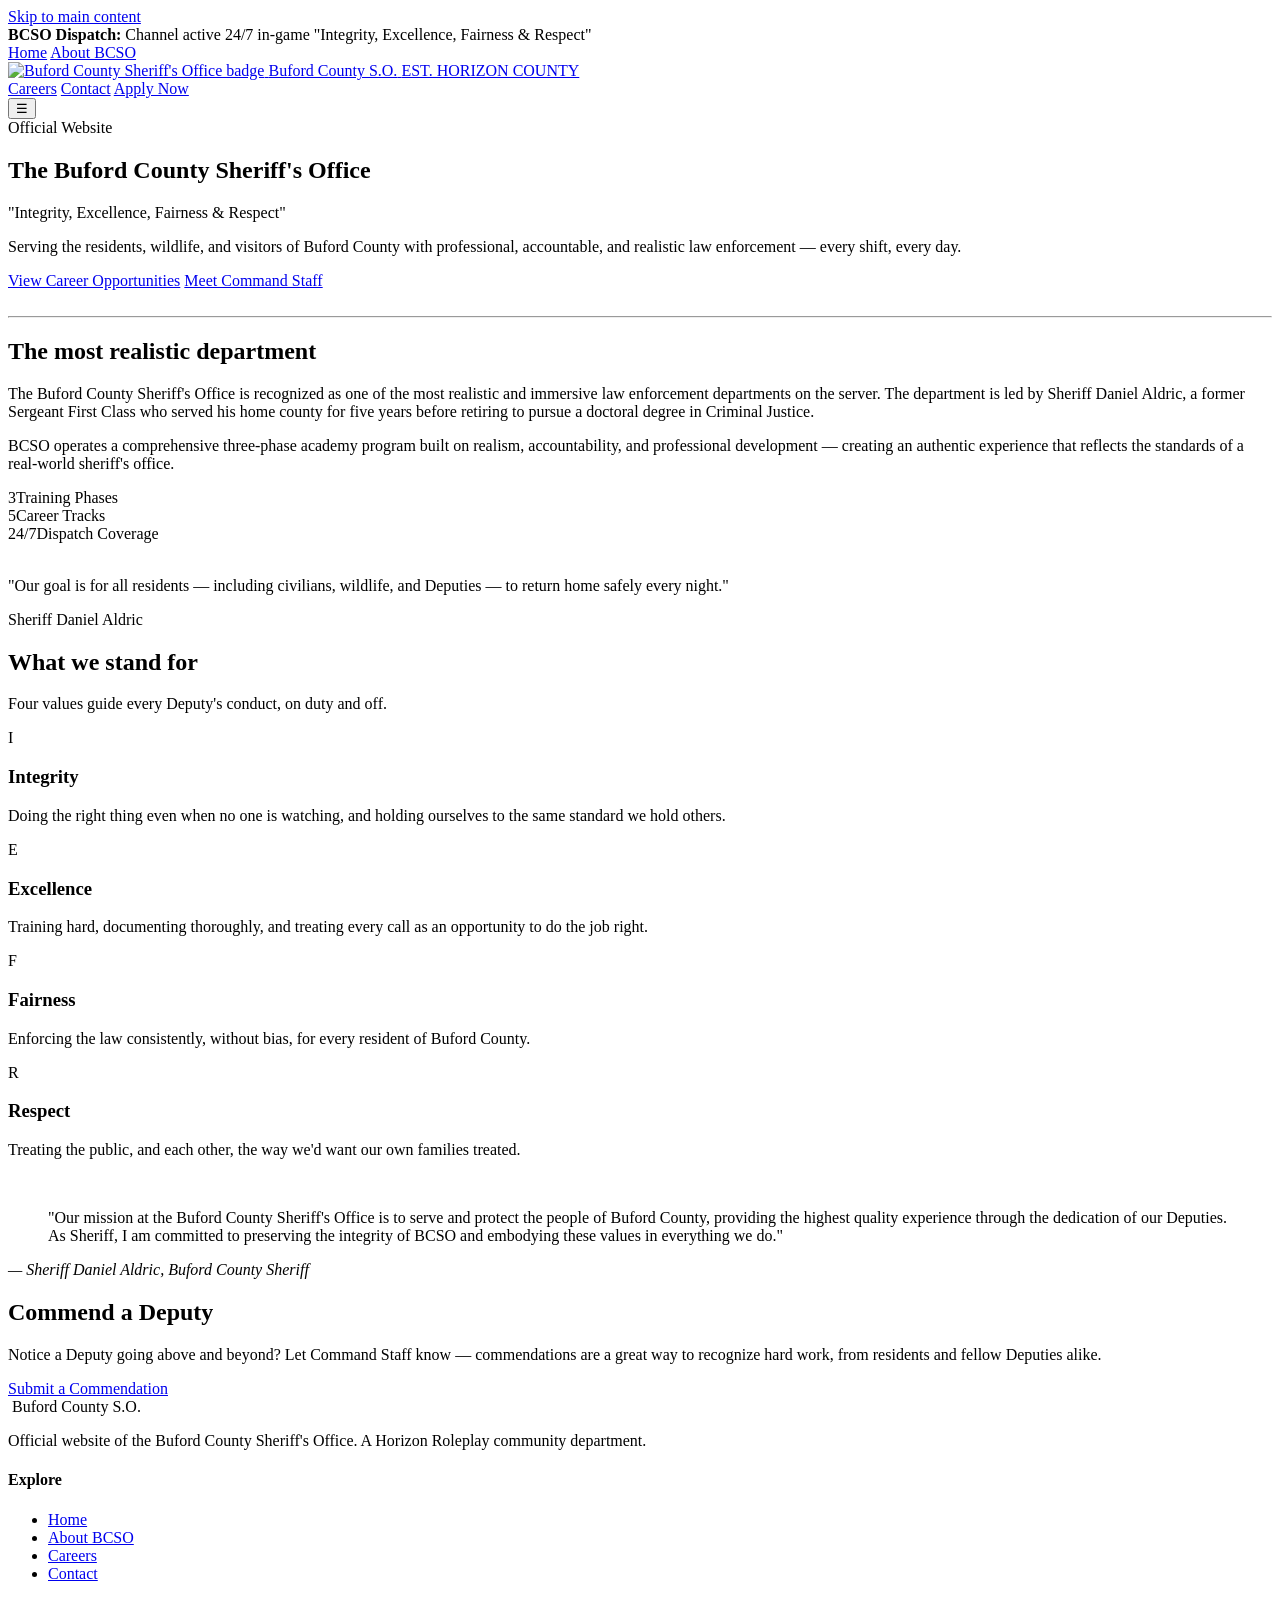
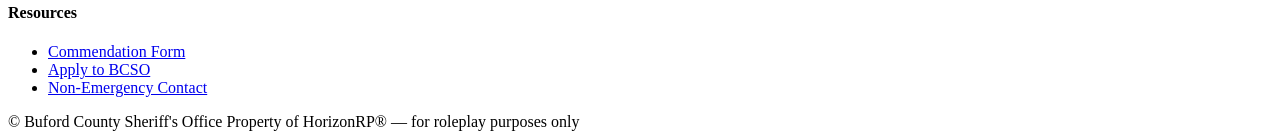
==== index.html @ 2988abf1 "Add files via upload" ====
<!doctype html>
<html lang="en">
<head>
<meta charset="UTF-8">
<meta name="viewport" content="width=device-width, initial-scale=1">
<title>Buford County Sheriff's Office</title>
<meta name="description" content="Official website of the Buford County Sheriff's Office — Integrity, Excellence, Fairness &amp; Respect.">
<link rel="icon" href="assets/badge.png">
<link rel="preconnect" href="https://fonts.googleapis.com">
<link rel="preconnect" href="https://fonts.gstatic.com" crossorigin>
<link href="https://fonts.googleapis.com/css2?family=Source+Serif+4:opsz,wght@8..60,400;8..60,600;8..60,700&family=Public+Sans:wght@400;500;600;700&display=swap" rel="stylesheet">
<link rel="stylesheet" href="css/styles.css">
</head>
<body>
<a class="skip-link" href="#main">Skip to main content</a>

<div class="topbar">
  <div class="container">
    <span><strong>BCSO Dispatch:</strong> Channel active 24/7 in-game</span>
    <span>"Integrity, Excellence, Fairness &amp; Respect"</span>
  </div>
</div>

<header class="site-header">
  <nav class="nav container" aria-label="Primary">
    <div class="nav-group left">
      <a href="index.html" aria-current="page">Home</a>
      <a href="about.html">About BCSO</a>
    </div>

    <a class="brand" href="index.html">
      <img src="assets/badge.png" alt="Buford County Sheriff's Office badge">
      <span class="brand-name">Buford County S.O.</span>
      <span class="brand-tag">EST. HORIZON COUNTY</span>
    </a>

    <div class="nav-group right">
      <a href="careers.html">Careers</a>
      <a href="contact.html">Contact</a>
      <a class="nav-cta" href="careers.html">Apply Now</a>
    </div>

    <button class="nav-toggle" aria-label="Toggle navigation" aria-expanded="false">&#9776;</button>
  </nav>
</header>

<main id="main">

  <!-- HERO -->
  <section class="hero">
    <div class="container hero-inner">
      <div>
        <span class="eyebrow-badge">Official Website</span>
        <h1>The Buford County Sheriff's Office</h1>
        <p class="motto">"Integrity, Excellence, Fairness &amp; Respect"</p>
        <p class="lede">Serving the residents, wildlife, and visitors of Buford County with professional, accountable, and realistic law enforcement — every shift, every day.</p>
        <div class="hero-actions">
          <a class="btn btn-primary" href="careers.html">View Career Opportunities</a>
          <a class="btn btn-ghost" href="about.html">Meet Command Staff</a>
        </div>
      </div>
      <div class="hero-badge-frame">
        <img src="assets/badge.png" alt="">
      </div>
    </div>
  </section>

  <hr class="divider">

  <!-- ABOUT -->
  <section id="about">
    <div class="container about-grid">
      <div>
        <div class="section-head" style="margin-bottom:1rem;">
          <h2>The most realistic department</h2>
        </div>
        <p>The Buford County Sheriff's Office is recognized as one of the most realistic and immersive law enforcement departments on the server. The department is led by Sheriff Daniel Aldric, a former Sergeant First Class who served his home county for five years before retiring to pursue a doctoral degree in Criminal Justice.</p>
        <p>BCSO operates a comprehensive three-phase academy program built on realism, accountability, and professional development — creating an authentic experience that reflects the standards of a real-world sheriff's office.</p>
        <div class="stat-row">
          <div><span class="stat-num">3</span><span class="stat-label">Training Phases</span></div>
          <div><span class="stat-num">5</span><span class="stat-label">Career Tracks</span></div>
          <div><span class="stat-num">24/7</span><span class="stat-label">Dispatch Coverage</span></div>
        </div>
      </div>
      <div class="photo-card">
        <div class="inner">
          <img src="assets/badge.png" alt="">
          <p class="quote">"Our goal is for all residents — including civilians, wildlife, and Deputies — to return home safely every night."</p>
          <span class="signature">Sheriff Daniel Aldric</span>
        </div>
      </div>
    </div>
  </section>

  <!-- VALUES -->
  <section style="padding-top:0;">
    <div class="container">
      <div class="section-head">
        <h2>What we stand for</h2>
        <p>Four values guide every Deputy's conduct, on duty and off.</p>
      </div>
      <div class="pillars">
        <div class="pillar">
          <div class="glyph">I</div>
          <h3>Integrity</h3>
          <p>Doing the right thing even when no one is watching, and holding ourselves to the same standard we hold others.</p>
        </div>
        <div class="pillar">
          <div class="glyph">E</div>
          <h3>Excellence</h3>
          <p>Training hard, documenting thoroughly, and treating every call as an opportunity to do the job right.</p>
        </div>
        <div class="pillar">
          <div class="glyph">F</div>
          <h3>Fairness</h3>
          <p>Enforcing the law consistently, without bias, for every resident of Buford County.</p>
        </div>
        <div class="pillar">
          <div class="glyph">R</div>
          <h3>Respect</h3>
          <p>Treating the public, and each other, the way we'd want our own families treated.</p>
        </div>
      </div>
    </div>
  </section>

  <!-- SHERIFF MESSAGE -->
  <section>
    <div class="container">
      <div class="message-banner">
        <img src="assets/badge.png" alt="">
        <div>
          <blockquote>"Our mission at the Buford County Sheriff's Office is to serve and protect the people of Buford County, providing the highest quality experience through the dedication of our Deputies. As Sheriff, I am committed to preserving the integrity of BCSO and embodying these values in everything we do."</blockquote>
          <cite>— Sheriff Daniel Aldric, Buford County Sheriff</cite>
        </div>
      </div>
    </div>
  </section>

  <!-- COMMENDATION CTA -->
  <section style="padding-top:0;">
    <div class="container">
      <div class="cta-band">
        <div>
          <h2>Commend a Deputy</h2>
          <p>Notice a Deputy going above and beyond? Let Command Staff know — commendations are a great way to recognize hard work, from residents and fellow Deputies alike.</p>
        </div>
        <a class="btn btn-primary" href="https://forms.gle/hosHaEN6hjh6NiJx9" target="_blank" rel="noopener">Submit a Commendation</a>
      </div>
    </div>
  </section>

</main>

<footer class="site-footer">
  <div class="container footer-grid">
    <div>
      <div class="footer-brand">
        <img src="assets/badge.png" alt="">
        <span>Buford County S.O.</span>
      </div>
      <p>Official website of the Buford County Sheriff's Office. A Horizon Roleplay community department.</p>
    </div>
    <div>
      <h4>Explore</h4>
      <ul>
        <li><a href="index.html">Home</a></li>
        <li><a href="about.html">About BCSO</a></li>
        <li><a href="careers.html">Careers</a></li>
        <li><a href="contact.html">Contact</a></li>
      </ul>
    </div>
    <div>
      <h4>Resources</h4>
      <ul>
        <li><a href="https://forms.gle/hosHaEN6hjh6NiJx9" target="_blank" rel="noopener">Commendation Form</a></li>
        <li><a href="careers.html">Apply to BCSO</a></li>
        <li><a href="contact.html">Non-Emergency Contact</a></li>
      </ul>
    </div>
  </div>
  <div class="container footer-bottom">
    <span>&copy; <span data-year></span> Buford County Sheriff's Office</span>
    <span>Property of HorizonRP&reg; — for roleplay purposes only</span>
  </div>
</footer>

<script src="js/script.js"></script>
</body>
</html>
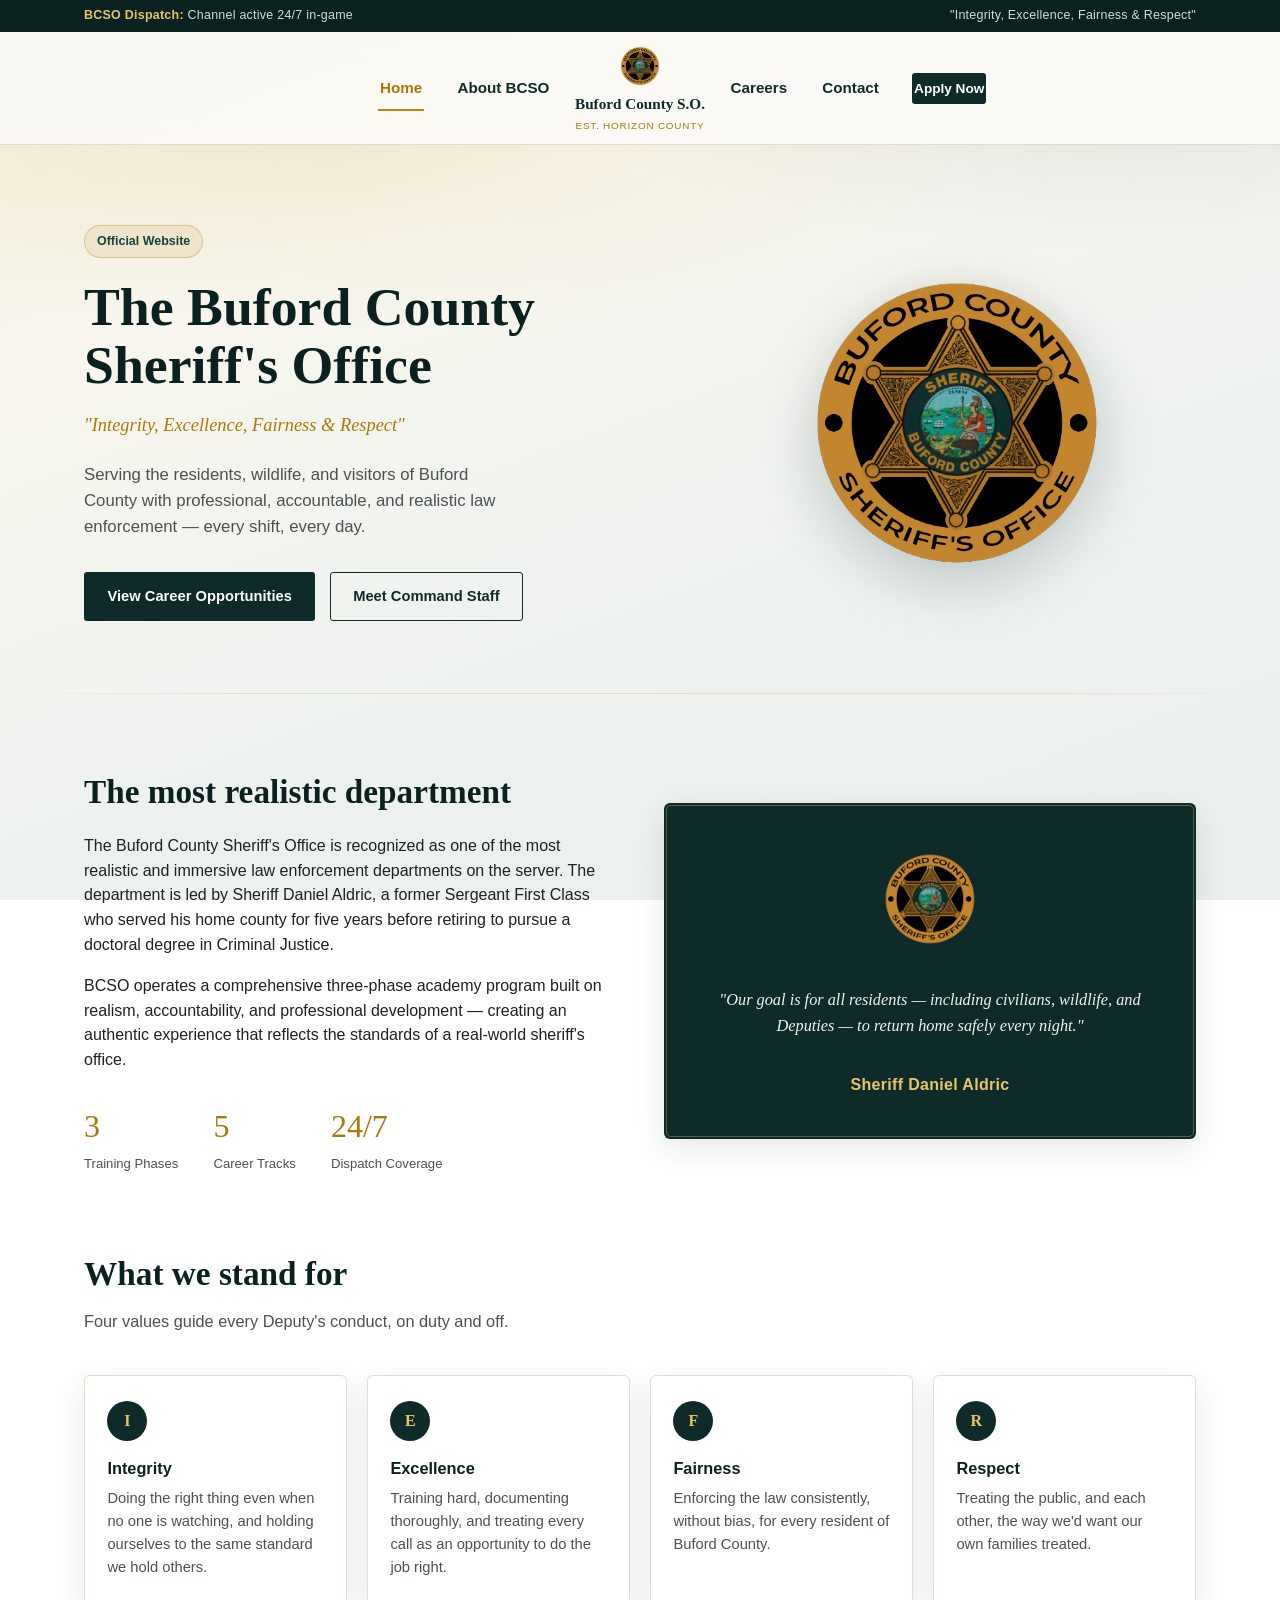
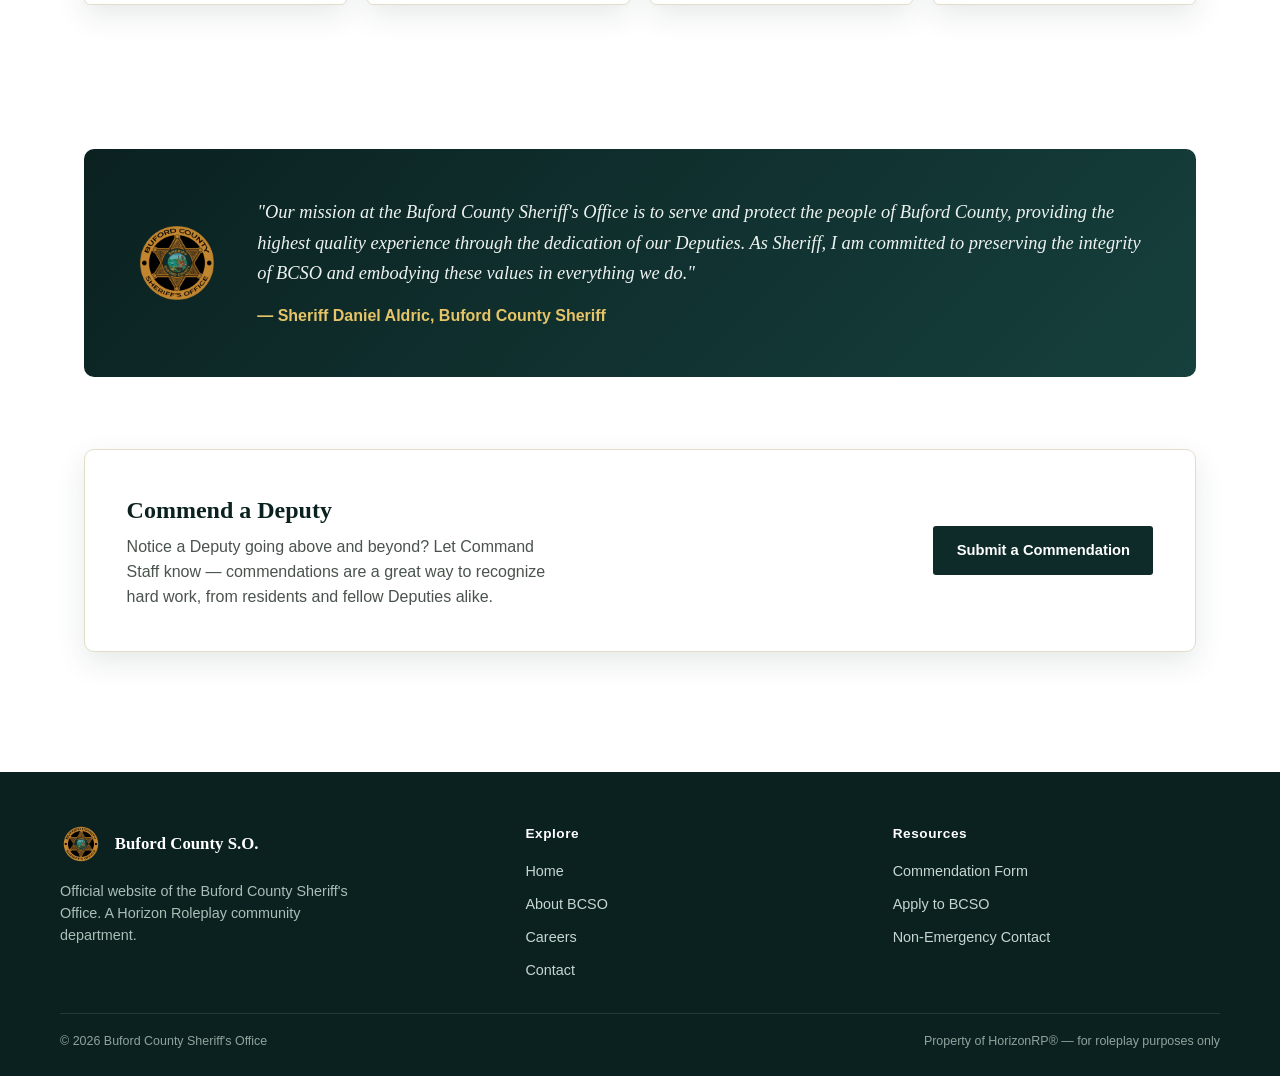
==== commit b4df0e58: "Add files via upload" ====
--- a/index.html
+++ b/index.html
@@ -5,11 +5,624 @@
 <meta name="viewport" content="width=device-width, initial-scale=1">
 <title>Buford County Sheriff's Office</title>
 <meta name="description" content="Official website of the Buford County Sheriff's Office — Integrity, Excellence, Fairness &amp; Respect.">
-<link rel="icon" href="assets/badge.png">
+<link rel="icon" href="badge.png">
 <link rel="preconnect" href="https://fonts.googleapis.com">
 <link rel="preconnect" href="https://fonts.gstatic.com" crossorigin>
 <link href="https://fonts.googleapis.com/css2?family=Source+Serif+4:opsz,wght@8..60,400;8..60,600;8..60,700&family=Public+Sans:wght@400;500;600;700&display=swap" rel="stylesheet">
-<link rel="stylesheet" href="css/styles.css">
+<style>
+/* =============================================================
+   Buford County Sheriff's Office — Stylesheet
+   ============================================================= */
+
+:root {
+  --teal-950: #0a2120;
+  --teal-900: #0e2b2a;
+  --teal-800: #16403d;
+  --teal-700: #1c4a47;
+  --teal-600: #2f6560;
+  --gold-700: #a8790a;
+  --gold-600: #b8860b;
+  --gold-500: #cf9d1f;
+  --gold-300: #e6c467;
+  --ink: #1c231f;
+  --ink-soft: #4a534e;
+  --paper: #fbfaf6;
+  --line: #e2ddc9;
+  --shadow: 0 10px 30px rgba(14, 43, 42, 0.10);
+
+  --font-display: "Source Serif 4", "Cambria", Georgia, serif;
+  --font-body: "Public Sans", "Calibri", Arial, sans-serif;
+}
+
+* { box-sizing: border-box; }
+
+html {
+  scroll-behavior: smooth;
+}
+
+body {
+  margin: 0;
+  font-family: var(--font-body);
+  color: var(--ink);
+  background: linear-gradient(160deg, #f4efdd 0%, #f8f6ee 28%, #eef2ef 62%, #e9efec 100%);
+  background-attachment: fixed;
+  line-height: 1.55;
+  -webkit-font-smoothing: antialiased;
+}
+
+img { max-width: 100%; display: block; }
+
+a { color: inherit; text-decoration: none; }
+
+.container {
+  width: 100%;
+  max-width: 1160px;
+  margin: 0 auto;
+  padding: 0 1.5rem;
+}
+
+/* -------------------------------------------------------------
+   Skip link / focus states
+   ------------------------------------------------------------- */
+.skip-link {
+  position: absolute;
+  left: -999px;
+  top: 0;
+  background: var(--teal-900);
+  color: #fff;
+  padding: 0.75rem 1.25rem;
+  z-index: 999;
+  border-radius: 0 0 8px 0;
+}
+.skip-link:focus { left: 0; }
+
+:focus-visible {
+  outline: 2px solid var(--gold-600);
+  outline-offset: 2px;
+}
+
+/* -------------------------------------------------------------
+   Top bar (badge notice strip)
+   ------------------------------------------------------------- */
+.topbar {
+  background: var(--teal-950);
+  color: #cfe0da;
+  font-size: 0.78rem;
+  letter-spacing: 0.02em;
+}
+.topbar .container {
+  display: flex;
+  justify-content: space-between;
+  align-items: center;
+  padding-top: 0.4rem;
+  padding-bottom: 0.4rem;
+  gap: 1rem;
+  flex-wrap: wrap;
+}
+.topbar strong { color: var(--gold-300); font-weight: 600; }
+
+/* -------------------------------------------------------------
+   Primary navigation — logo centered between tab groups
+   ------------------------------------------------------------- */
+.site-header {
+  position: sticky;
+  top: 0;
+  z-index: 100;
+  background: rgba(251, 250, 246, 0.86);
+  backdrop-filter: blur(10px);
+  border-bottom: 1px solid var(--line);
+}
+
+.nav {
+  display: grid;
+  grid-template-columns: 1fr auto 1fr;
+  align-items: center;
+  padding: 0.7rem 0;
+  gap: 1rem;
+}
+
+.nav-group {
+  display: flex;
+  align-items: center;
+  gap: 2rem;
+  font-size: 0.95rem;
+  font-weight: 600;
+  color: var(--teal-900);
+}
+.nav-group.left { justify-content: flex-end; }
+.nav-group.right { justify-content: flex-start; }
+
+.nav-group a {
+  position: relative;
+  padding: 0.3rem 0.1rem;
+  transition: color 0.15s ease;
+}
+.nav-group a:hover { color: var(--gold-700); }
+.nav-group a[aria-current="page"] { color: var(--gold-700); }
+.nav-group a[aria-current="page"]::after {
+  content: "";
+  position: absolute;
+  left: 0; right: 0; bottom: -6px;
+  height: 2px;
+  background: var(--gold-600);
+}
+
+.brand {
+  display: flex;
+  flex-direction: column;
+  align-items: center;
+  gap: 0.15rem;
+  text-align: center;
+  padding: 0 0.5rem;
+}
+.brand img { width: 46px; height: 46px; }
+.brand .brand-name {
+  font-family: var(--font-display);
+  font-weight: 700;
+  font-size: 0.95rem;
+  color: var(--teal-900);
+  white-space: nowrap;
+}
+.brand .brand-tag {
+  font-size: 0.62rem;
+  letter-spacing: 0.08em;
+  color: var(--gold-700);
+  white-space: nowrap;
+}
+
+.nav-cta {
+  background: var(--teal-900);
+  color: #fff !important;
+  padding: 0.5rem 1.05rem;
+  border-radius: 3px;
+  font-size: 0.85rem;
+  font-weight: 600;
+}
+.nav-cta:hover { background: var(--gold-600); color: var(--teal-950) !important; }
+
+.nav-toggle {
+  display: none;
+  background: none;
+  border: 1px solid var(--line);
+  border-radius: 6px;
+  padding: 0.4rem 0.6rem;
+  font-size: 1.1rem;
+  color: var(--teal-900);
+}
+
+@media (max-width: 780px) {
+  .nav { grid-template-columns: auto 1fr auto; position: relative; }
+  .nav-group { display: none; }
+  .nav-toggle { display: inline-flex; }
+  .brand { flex-direction: row; }
+  body.nav-open .nav-group {
+    display: flex;
+    position: static;
+    background: var(--paper);
+    flex-direction: column;
+    align-items: flex-start;
+    padding: 0.9rem 1.5rem;
+    gap: 0.9rem;
+    width: 100%;
+  }
+  body.nav-open .nav-group.left { order: 3; padding-bottom: 0.4rem; }
+  body.nav-open .nav-group.right { order: 4; padding-top: 0; border-top: 1px solid var(--line); }
+  body.nav-open .nav {
+    position: absolute;
+    top: 0; left: 0; right: 0;
+    flex-wrap: wrap;
+    background: var(--paper);
+    border-bottom: 1px solid var(--line);
+    box-shadow: var(--shadow);
+    display: flex;
+    padding-bottom: 0.5rem;
+  }
+  body.nav-open .brand { order: 1; flex: 1; }
+  body.nav-open .nav-toggle { order: 2; }
+}
+
+/* -------------------------------------------------------------
+   Hero
+   ------------------------------------------------------------- */
+.hero {
+  position: relative;
+  padding: 5rem 0 4.5rem;
+  overflow: hidden;
+}
+.hero::before {
+  content: "";
+  position: absolute;
+  inset: -20% -10% auto -10%;
+  height: 480px;
+  background: radial-gradient(60% 60% at 30% 20%, rgba(184,134,11,0.10), transparent 70%),
+              radial-gradient(50% 50% at 80% 10%, rgba(14,43,42,0.08), transparent 70%);
+  pointer-events: none;
+}
+.hero-inner {
+  position: relative;
+  display: grid;
+  grid-template-columns: 1.1fr 0.9fr;
+  gap: 3rem;
+  align-items: center;
+}
+.eyebrow-badge {
+  display: inline-flex;
+  align-items: center;
+  gap: 0.5rem;
+  font-size: 0.78rem;
+  font-weight: 600;
+  color: var(--teal-800);
+  background: rgba(184,134,11,0.10);
+  border: 1px solid rgba(184,134,11,0.35);
+  padding: 0.35rem 0.75rem;
+  border-radius: 999px;
+  margin-bottom: 1.25rem;
+}
+.hero h1 {
+  font-family: var(--font-display);
+  font-size: clamp(2.3rem, 4.2vw, 3.4rem);
+  line-height: 1.08;
+  margin: 0 0 1.1rem;
+  color: var(--teal-950);
+}
+.hero .motto {
+  font-family: var(--font-display);
+  font-style: italic;
+  font-size: 1.15rem;
+  color: var(--gold-700);
+  margin: 0 0 1.4rem;
+}
+.hero p.lede {
+  font-size: 1.05rem;
+  color: var(--ink-soft);
+  max-width: 46ch;
+  margin: 0 0 2rem;
+}
+.hero-actions { display: flex; gap: 0.9rem; flex-wrap: wrap; }
+
+.btn {
+  display: inline-block;
+  padding: 0.75rem 1.4rem;
+  border-radius: 3px;
+  font-weight: 600;
+  font-size: 0.92rem;
+  border: 1.5px solid transparent;
+  transition: transform 0.15s ease, box-shadow 0.15s ease, background 0.15s ease;
+}
+.btn-primary { background: var(--teal-900); color: #fff; }
+.btn-primary:hover { background: var(--gold-600); color: var(--teal-950); transform: translateY(-1px); }
+.btn-ghost { border-color: var(--teal-900); color: var(--teal-900); }
+.btn-ghost:hover { background: var(--teal-900); color: #fff; }
+
+.hero-badge-frame {
+  position: relative;
+  justify-self: center;
+  width: min(340px, 80%);
+}
+.hero-badge-frame::before {
+  content: "";
+  position: absolute;
+  inset: -10%;
+  border-radius: 50%;
+  background: radial-gradient(50% 50% at 50% 45%, rgba(184,134,11,0.16), transparent 70%);
+}
+.hero-badge-frame img { position: relative; width: 100%; filter: drop-shadow(0 18px 30px rgba(14,43,42,0.22)); }
+
+/* -------------------------------------------------------------
+   Section scaffolding
+   ------------------------------------------------------------- */
+section { padding: 4.5rem 0; }
+.section-tight { padding: 3rem 0; }
+.section-head { max-width: 62ch; margin-bottom: 2.5rem; }
+.section-head h2 {
+  font-family: var(--font-display);
+  font-size: clamp(1.7rem, 2.6vw, 2.2rem);
+  color: var(--teal-950);
+  margin: 0 0 0.6rem;
+}
+.section-head p { color: var(--ink-soft); margin: 0; font-size: 1.02rem; }
+
+.divider {
+  height: 1px;
+  background: linear-gradient(90deg, transparent, var(--line) 20%, var(--line) 80%, transparent);
+  border: none;
+  margin: 0;
+}
+
+/* -------------------------------------------------------------
+   About / two-column
+   ------------------------------------------------------------- */
+.about-grid {
+  display: grid;
+  grid-template-columns: 1fr 1fr;
+  gap: 3rem;
+  align-items: center;
+}
+.about-grid .stat-row {
+  display: flex;
+  gap: 2.2rem;
+  margin-top: 1.8rem;
+}
+.stat-num {
+  font-family: var(--font-display);
+  font-size: 2rem;
+  color: var(--gold-700);
+  display: block;
+}
+.stat-label { font-size: 0.82rem; color: var(--ink-soft); }
+
+.photo-card {
+  background: var(--teal-900);
+  border-radius: 6px;
+  padding: 2px;
+  box-shadow: var(--shadow);
+}
+.photo-card .inner {
+  border-radius: 5px;
+  border: 1px solid rgba(230, 196, 103, 0.35);
+  padding: 2.4rem;
+  display: flex;
+  flex-direction: column;
+  align-items: center;
+  gap: 1.1rem;
+  text-align: center;
+  color: #eef3f1;
+}
+.photo-card img { width: 108px; }
+.photo-card .quote {
+  font-family: var(--font-display);
+  font-style: italic;
+  font-size: 1.02rem;
+  line-height: 1.6;
+}
+.photo-card .signature { color: var(--gold-300); font-weight: 600; letter-spacing: 0.02em; }
+
+/* -------------------------------------------------------------
+   Value pillars
+   ------------------------------------------------------------- */
+.pillars {
+  display: grid;
+  grid-template-columns: repeat(4, 1fr);
+  gap: 1.25rem;
+}
+.pillar {
+  background: #fff;
+  border: 1px solid var(--line);
+  border-radius: 6px;
+  padding: 1.6rem 1.4rem;
+  box-shadow: var(--shadow);
+}
+.pillar .glyph {
+  width: 40px; height: 40px;
+  border-radius: 50%;
+  background: var(--teal-900);
+  color: var(--gold-300);
+  display: flex; align-items: center; justify-content: center;
+  font-family: var(--font-display);
+  font-weight: 700;
+  margin-bottom: 0.9rem;
+}
+.pillar h3 { font-size: 1.02rem; margin: 0 0 0.4rem; color: var(--teal-950); }
+.pillar p { margin: 0; font-size: 0.92rem; color: var(--ink-soft); }
+
+/* -------------------------------------------------------------
+   Sheriff message banner
+   ------------------------------------------------------------- */
+.message-banner {
+  background: linear-gradient(135deg, var(--teal-950), var(--teal-800));
+  color: #eef3f1;
+  border-radius: 10px;
+  padding: 3rem;
+  display: grid;
+  grid-template-columns: auto 1fr;
+  gap: 2.2rem;
+  align-items: center;
+}
+.message-banner img { width: 90px; }
+.message-banner blockquote {
+  margin: 0 0 1rem;
+  font-family: var(--font-display);
+  font-style: italic;
+  font-size: 1.15rem;
+  line-height: 1.65;
+}
+.message-banner cite {
+  font-style: normal;
+  font-weight: 600;
+  color: var(--gold-300);
+}
+
+/* -------------------------------------------------------------
+   Cards (careers / command staff / info)
+   ------------------------------------------------------------- */
+.card-grid {
+  display: grid;
+  grid-template-columns: repeat(3, 1fr);
+  gap: 1.5rem;
+}
+.card {
+  background: #fff;
+  border: 1px solid var(--line);
+  border-radius: 8px;
+  overflow: hidden;
+  box-shadow: var(--shadow);
+  display: flex;
+  flex-direction: column;
+}
+.card .card-top {
+  background: var(--teal-900);
+  color: var(--gold-300);
+  font-size: 0.72rem;
+  font-weight: 700;
+  letter-spacing: 0.06em;
+  padding: 0.5rem 1.1rem;
+}
+.card .card-body { padding: 1.4rem 1.1rem 1.6rem; flex: 1; display: flex; flex-direction: column; }
+.card h3 { margin: 0 0 0.5rem; font-size: 1.08rem; color: var(--teal-950); }
+.card p { margin: 0; color: var(--ink-soft); font-size: 0.92rem; flex: 1; }
+.card .card-foot {
+  margin-top: 1rem;
+  font-size: 0.82rem;
+  font-weight: 600;
+  color: var(--gold-700);
+}
+
+/* Staff cards */
+.staff-card {
+  background: #fff;
+  border: 1px solid var(--line);
+  border-radius: 8px;
+  padding: 1.8rem;
+  text-align: center;
+  box-shadow: var(--shadow);
+}
+.staff-photo {
+  width: 84px; height: 84px;
+  margin: 0 auto 1rem;
+  border-radius: 50%;
+  background: radial-gradient(circle at 35% 30%, var(--teal-700), var(--teal-950));
+  display: flex; align-items: center; justify-content: center;
+}
+.staff-photo img { width: 52px; opacity: 0.92; }
+.staff-card h3 { margin: 0 0 0.2rem; font-size: 1.05rem; color: var(--teal-950); }
+.staff-card .rank { color: var(--gold-700); font-size: 0.82rem; font-weight: 700; margin-bottom: 0.4rem; }
+.staff-card .since { color: var(--ink-soft); font-size: 0.82rem; }
+.staff-card.vacant { opacity: 0.6; }
+.staff-card.vacant .staff-photo { background: #e9e5d4; }
+
+/* -------------------------------------------------------------
+   CTA band
+   ------------------------------------------------------------- */
+.cta-band {
+  background: #fff;
+  border: 1px solid var(--line);
+  border-radius: 10px;
+  padding: 2.6rem;
+  display: flex;
+  align-items: center;
+  justify-content: space-between;
+  gap: 2rem;
+  flex-wrap: wrap;
+  box-shadow: var(--shadow);
+}
+.cta-band h2 { font-family: var(--font-display); margin: 0 0 0.4rem; font-size: 1.5rem; color: var(--teal-950); }
+.cta-band p { margin: 0; color: var(--ink-soft); max-width: 48ch; }
+
+/* -------------------------------------------------------------
+   Page hero (interior pages)
+   ------------------------------------------------------------- */
+.page-hero {
+  padding: 3.6rem 0 2.6rem;
+  border-bottom: 1px solid var(--line);
+}
+.page-hero .eyebrow-badge { margin-bottom: 1rem; }
+.page-hero h1 {
+  font-family: var(--font-display);
+  font-size: clamp(2rem, 3.6vw, 2.8rem);
+  color: var(--teal-950);
+  margin: 0 0 0.7rem;
+}
+.page-hero p { color: var(--ink-soft); max-width: 60ch; margin: 0; font-size: 1.02rem; }
+
+/* -------------------------------------------------------------
+   Contact page
+   ------------------------------------------------------------- */
+.contact-grid {
+  display: grid;
+  grid-template-columns: 1fr 1fr;
+  gap: 2.5rem;
+}
+.info-list { list-style: none; margin: 0; padding: 0; display: grid; gap: 1.1rem; }
+.info-list li { display: flex; gap: 0.9rem; }
+.info-list .glyph {
+  width: 36px; height: 36px; flex: none;
+  border-radius: 50%;
+  background: var(--teal-900);
+  color: var(--gold-300);
+  display: flex; align-items: center; justify-content: center;
+  font-family: var(--font-display); font-weight: 700; font-size: 0.85rem;
+}
+.info-list h4 { margin: 0 0 0.15rem; font-size: 0.95rem; color: var(--teal-950); }
+.info-list p { margin: 0; color: var(--ink-soft); font-size: 0.9rem; }
+
+.form-card {
+  background: #fff;
+  border: 1px solid var(--line);
+  border-radius: 8px;
+  padding: 2rem;
+  box-shadow: var(--shadow);
+}
+.form-row { margin-bottom: 1.1rem; display: flex; flex-direction: column; gap: 0.4rem; }
+.form-row label { font-size: 0.85rem; font-weight: 600; color: var(--teal-900); }
+.form-row input, .form-row select, .form-row textarea {
+  border: 1px solid var(--line);
+  border-radius: 4px;
+  padding: 0.65rem 0.8rem;
+  font-family: var(--font-body);
+  font-size: 0.92rem;
+  background: var(--paper);
+}
+.form-row textarea { resize: vertical; min-height: 110px; }
+.form-note { font-size: 0.8rem; color: var(--ink-soft); margin-top: 0.8rem; }
+
+/* -------------------------------------------------------------
+   Footer
+   ------------------------------------------------------------- */
+.site-footer {
+  background: var(--teal-950);
+  color: #c7d6d0;
+  margin-top: 3rem;
+}
+.footer-grid {
+  display: grid;
+  grid-template-columns: 1.3fr 1fr 1fr;
+  gap: 2.5rem;
+  padding: 3.2rem 0 2rem;
+}
+.footer-brand { display: flex; align-items: center; gap: 0.8rem; margin-bottom: 0.9rem; }
+.footer-brand img { width: 42px; }
+.footer-brand span { font-family: var(--font-display); font-weight: 700; color: #fff; font-size: 1.05rem; }
+.site-footer h4 { color: #fff; font-size: 0.85rem; letter-spacing: 0.04em; margin: 0 0 1rem; }
+.site-footer ul { list-style: none; margin: 0; padding: 0; display: grid; gap: 0.65rem; font-size: 0.9rem; }
+.site-footer a:hover { color: var(--gold-300); }
+.site-footer p { font-size: 0.9rem; color: #a9beb6; max-width: 40ch; }
+.footer-bottom {
+  border-top: 1px solid rgba(255,255,255,0.1);
+  padding: 1.1rem 0 1.6rem;
+  font-size: 0.78rem;
+  color: #90a49d;
+  display: flex;
+  justify-content: space-between;
+  flex-wrap: wrap;
+  gap: 0.5rem;
+}
+
+/* -------------------------------------------------------------
+   Responsive
+   ------------------------------------------------------------- */
+@media (max-width: 900px) {
+  .hero-inner { grid-template-columns: 1fr; }
+  .hero-badge-frame { order: -1; width: 200px; }
+  .about-grid { grid-template-columns: 1fr; }
+  .pillars { grid-template-columns: repeat(2, 1fr); }
+  .card-grid { grid-template-columns: repeat(2, 1fr); }
+  .message-banner { grid-template-columns: 1fr; text-align: center; }
+  .message-banner img { margin: 0 auto; }
+  .footer-grid { grid-template-columns: 1fr 1fr; }
+  .contact-grid { grid-template-columns: 1fr; }
+}
+@media (max-width: 620px) {
+  .pillars { grid-template-columns: 1fr; }
+  .card-grid { grid-template-columns: 1fr; }
+  .footer-grid { grid-template-columns: 1fr; }
+  .cta-band { flex-direction: column; align-items: flex-start; }
+}
+
+@media (prefers-reduced-motion: reduce) {
+  * { scroll-behavior: auto !important; transition: none !important; }
+}
+
+</style>
 </head>
 <body>
 <a class="skip-link" href="#main">Skip to main content</a>
@@ -29,7 +642,7 @@
     </div>
 
     <a class="brand" href="index.html">
-      <img src="assets/badge.png" alt="Buford County Sheriff's Office badge">
+      <img src="badge.png" alt="Buford County Sheriff's Office badge">
       <span class="brand-name">Buford County S.O.</span>
       <span class="brand-tag">EST. HORIZON COUNTY</span>
     </a>
@@ -60,7 +673,7 @@
         </div>
       </div>
       <div class="hero-badge-frame">
-        <img src="assets/badge.png" alt="">
+        <img src="badge.png" alt="">
       </div>
     </div>
   </section>
@@ -84,7 +697,7 @@
       </div>
       <div class="photo-card">
         <div class="inner">
-          <img src="assets/badge.png" alt="">
+          <img src="badge.png" alt="">
           <p class="quote">"Our goal is for all residents — including civilians, wildlife, and Deputies — to return home safely every night."</p>
           <span class="signature">Sheriff Daniel Aldric</span>
         </div>
@@ -128,7 +741,7 @@
   <section>
     <div class="container">
       <div class="message-banner">
-        <img src="assets/badge.png" alt="">
+        <img src="badge.png" alt="">
         <div>
           <blockquote>"Our mission at the Buford County Sheriff's Office is to serve and protect the people of Buford County, providing the highest quality experience through the dedication of our Deputies. As Sheriff, I am committed to preserving the integrity of BCSO and embodying these values in everything we do."</blockquote>
           <cite>— Sheriff Daniel Aldric, Buford County Sheriff</cite>
@@ -156,7 +769,7 @@
   <div class="container footer-grid">
     <div>
       <div class="footer-brand">
-        <img src="assets/badge.png" alt="">
+        <img src="badge.png" alt="">
         <span>Buford County S.O.</span>
       </div>
       <p>Official website of the Buford County Sheriff's Office. A Horizon Roleplay community department.</p>
@@ -185,6 +798,22 @@
   </div>
 </footer>
 
-<script src="js/script.js"></script>
+<script>
+document.addEventListener("DOMContentLoaded", function () {
+  var toggle = document.querySelector(".nav-toggle");
+  if (toggle) {
+    toggle.addEventListener("click", function () {
+      var isOpen = document.body.classList.toggle("nav-open");
+      toggle.setAttribute("aria-expanded", isOpen ? "true" : "false");
+    });
+  }
+
+  var yearEl = document.querySelector("[data-year]");
+  if (yearEl) {
+    yearEl.textContent = new Date().getFullYear();
+  }
+});
+
+</script>
 </body>
 </html>
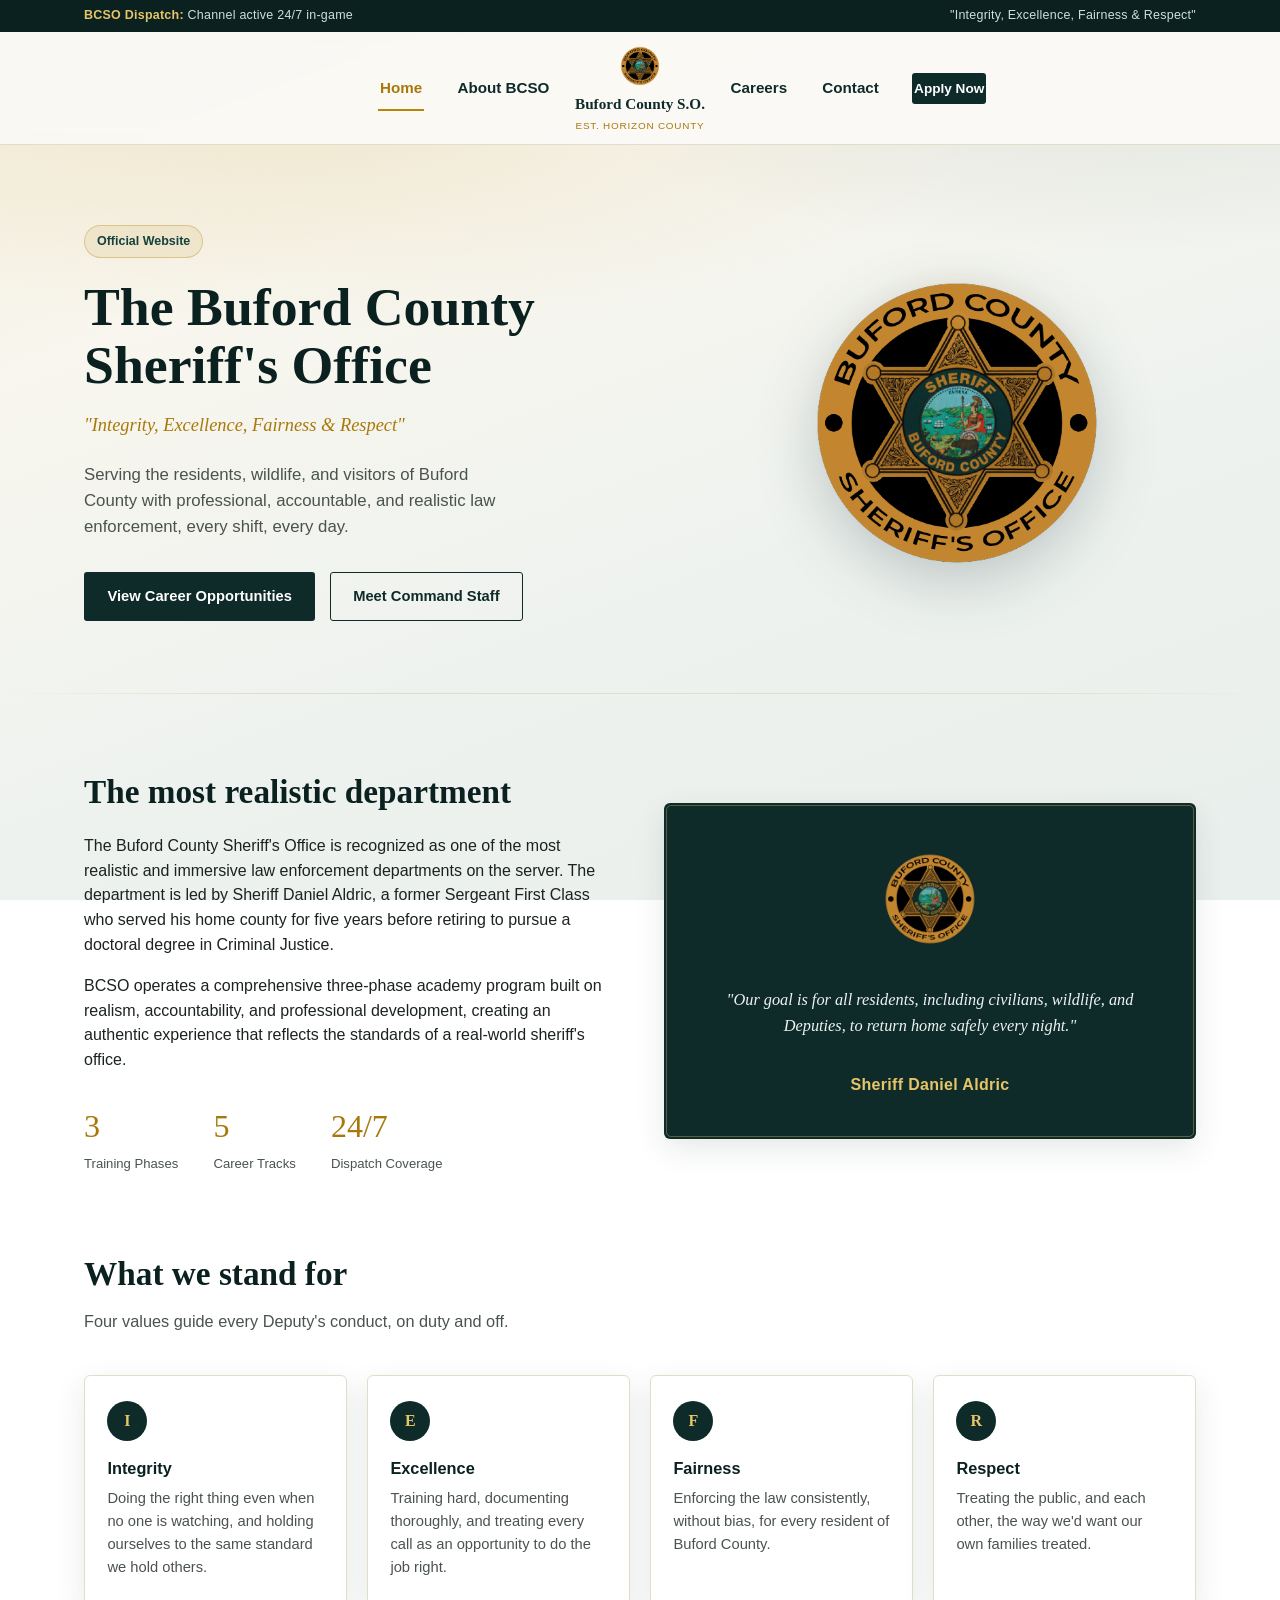
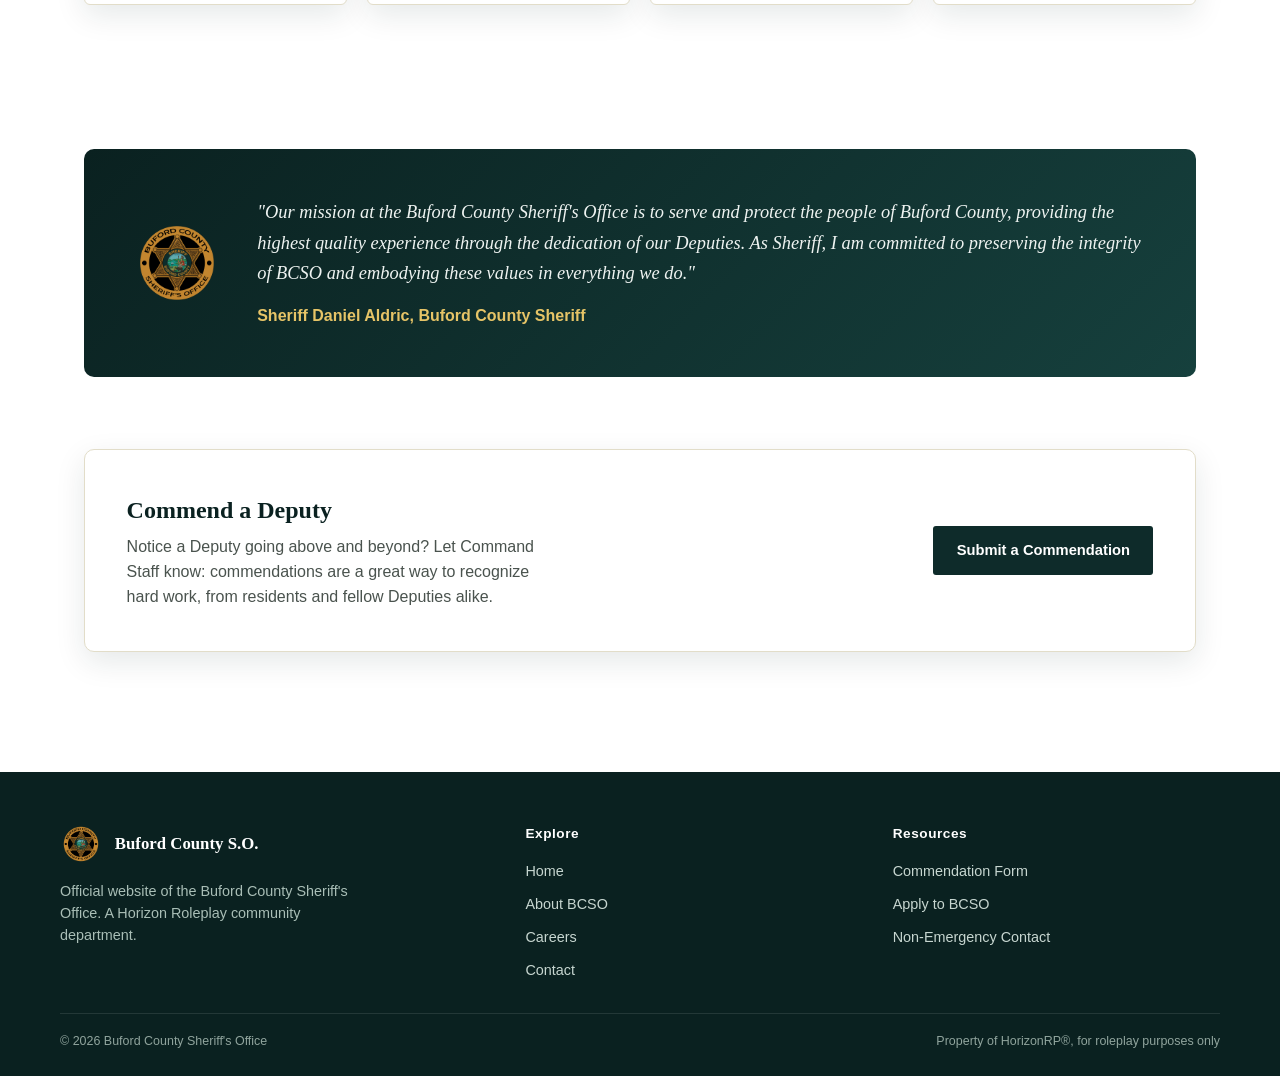
==== commit ab3f2393: "Add files via upload" ====
--- a/index.html
+++ b/index.html
@@ -4,14 +4,14 @@
 <meta charset="UTF-8">
 <meta name="viewport" content="width=device-width, initial-scale=1">
 <title>Buford County Sheriff's Office</title>
-<meta name="description" content="Official website of the Buford County Sheriff's Office — Integrity, Excellence, Fairness &amp; Respect.">
+<meta name="description" content="Official website of the Buford County Sheriff's Office. Integrity, Excellence, Fairness &amp; Respect.">
 <link rel="icon" href="badge.png">
 <link rel="preconnect" href="https://fonts.googleapis.com">
 <link rel="preconnect" href="https://fonts.gstatic.com" crossorigin>
 <link href="https://fonts.googleapis.com/css2?family=Source+Serif+4:opsz,wght@8..60,400;8..60,600;8..60,700&family=Public+Sans:wght@400;500;600;700&display=swap" rel="stylesheet">
 <style>
 /* =============================================================
-   Buford County Sheriff's Office — Stylesheet
+   Buford County Sheriff's Office Stylesheet
    ============================================================= */
 
 :root {
@@ -102,7 +102,7 @@
 .topbar strong { color: var(--gold-300); font-weight: 600; }
 
 /* -------------------------------------------------------------
-   Primary navigation — logo centered between tab groups
+   Primary navigation, logo centered between tab groups
    ------------------------------------------------------------- */
 .site-header {
   position: sticky;
@@ -666,7 +666,7 @@
         <span class="eyebrow-badge">Official Website</span>
         <h1>The Buford County Sheriff's Office</h1>
         <p class="motto">"Integrity, Excellence, Fairness &amp; Respect"</p>
-        <p class="lede">Serving the residents, wildlife, and visitors of Buford County with professional, accountable, and realistic law enforcement — every shift, every day.</p>
+        <p class="lede">Serving the residents, wildlife, and visitors of Buford County with professional, accountable, and realistic law enforcement, every shift, every day.</p>
         <div class="hero-actions">
           <a class="btn btn-primary" href="careers.html">View Career Opportunities</a>
           <a class="btn btn-ghost" href="about.html">Meet Command Staff</a>
@@ -688,7 +688,7 @@
           <h2>The most realistic department</h2>
         </div>
         <p>The Buford County Sheriff's Office is recognized as one of the most realistic and immersive law enforcement departments on the server. The department is led by Sheriff Daniel Aldric, a former Sergeant First Class who served his home county for five years before retiring to pursue a doctoral degree in Criminal Justice.</p>
-        <p>BCSO operates a comprehensive three-phase academy program built on realism, accountability, and professional development — creating an authentic experience that reflects the standards of a real-world sheriff's office.</p>
+        <p>BCSO operates a comprehensive three-phase academy program built on realism, accountability, and professional development, creating an authentic experience that reflects the standards of a real-world sheriff's office.</p>
         <div class="stat-row">
           <div><span class="stat-num">3</span><span class="stat-label">Training Phases</span></div>
           <div><span class="stat-num">5</span><span class="stat-label">Career Tracks</span></div>
@@ -698,7 +698,7 @@
       <div class="photo-card">
         <div class="inner">
           <img src="badge.png" alt="">
-          <p class="quote">"Our goal is for all residents — including civilians, wildlife, and Deputies — to return home safely every night."</p>
+          <p class="quote">"Our goal is for all residents, including civilians, wildlife, and Deputies, to return home safely every night."</p>
           <span class="signature">Sheriff Daniel Aldric</span>
         </div>
       </div>
@@ -744,7 +744,7 @@
         <img src="badge.png" alt="">
         <div>
           <blockquote>"Our mission at the Buford County Sheriff's Office is to serve and protect the people of Buford County, providing the highest quality experience through the dedication of our Deputies. As Sheriff, I am committed to preserving the integrity of BCSO and embodying these values in everything we do."</blockquote>
-          <cite>— Sheriff Daniel Aldric, Buford County Sheriff</cite>
+          <cite>Sheriff Daniel Aldric, Buford County Sheriff</cite>
         </div>
       </div>
     </div>
@@ -756,7 +756,7 @@
       <div class="cta-band">
         <div>
           <h2>Commend a Deputy</h2>
-          <p>Notice a Deputy going above and beyond? Let Command Staff know — commendations are a great way to recognize hard work, from residents and fellow Deputies alike.</p>
+          <p>Notice a Deputy going above and beyond? Let Command Staff know: commendations are a great way to recognize hard work, from residents and fellow Deputies alike.</p>
         </div>
         <a class="btn btn-primary" href="https://forms.gle/hosHaEN6hjh6NiJx9" target="_blank" rel="noopener">Submit a Commendation</a>
       </div>
@@ -794,7 +794,7 @@
   </div>
   <div class="container footer-bottom">
     <span>&copy; <span data-year></span> Buford County Sheriff's Office</span>
-    <span>Property of HorizonRP&reg; — for roleplay purposes only</span>
+    <span>Property of HorizonRP&reg;, for roleplay purposes only</span>
   </div>
 </footer>
 
